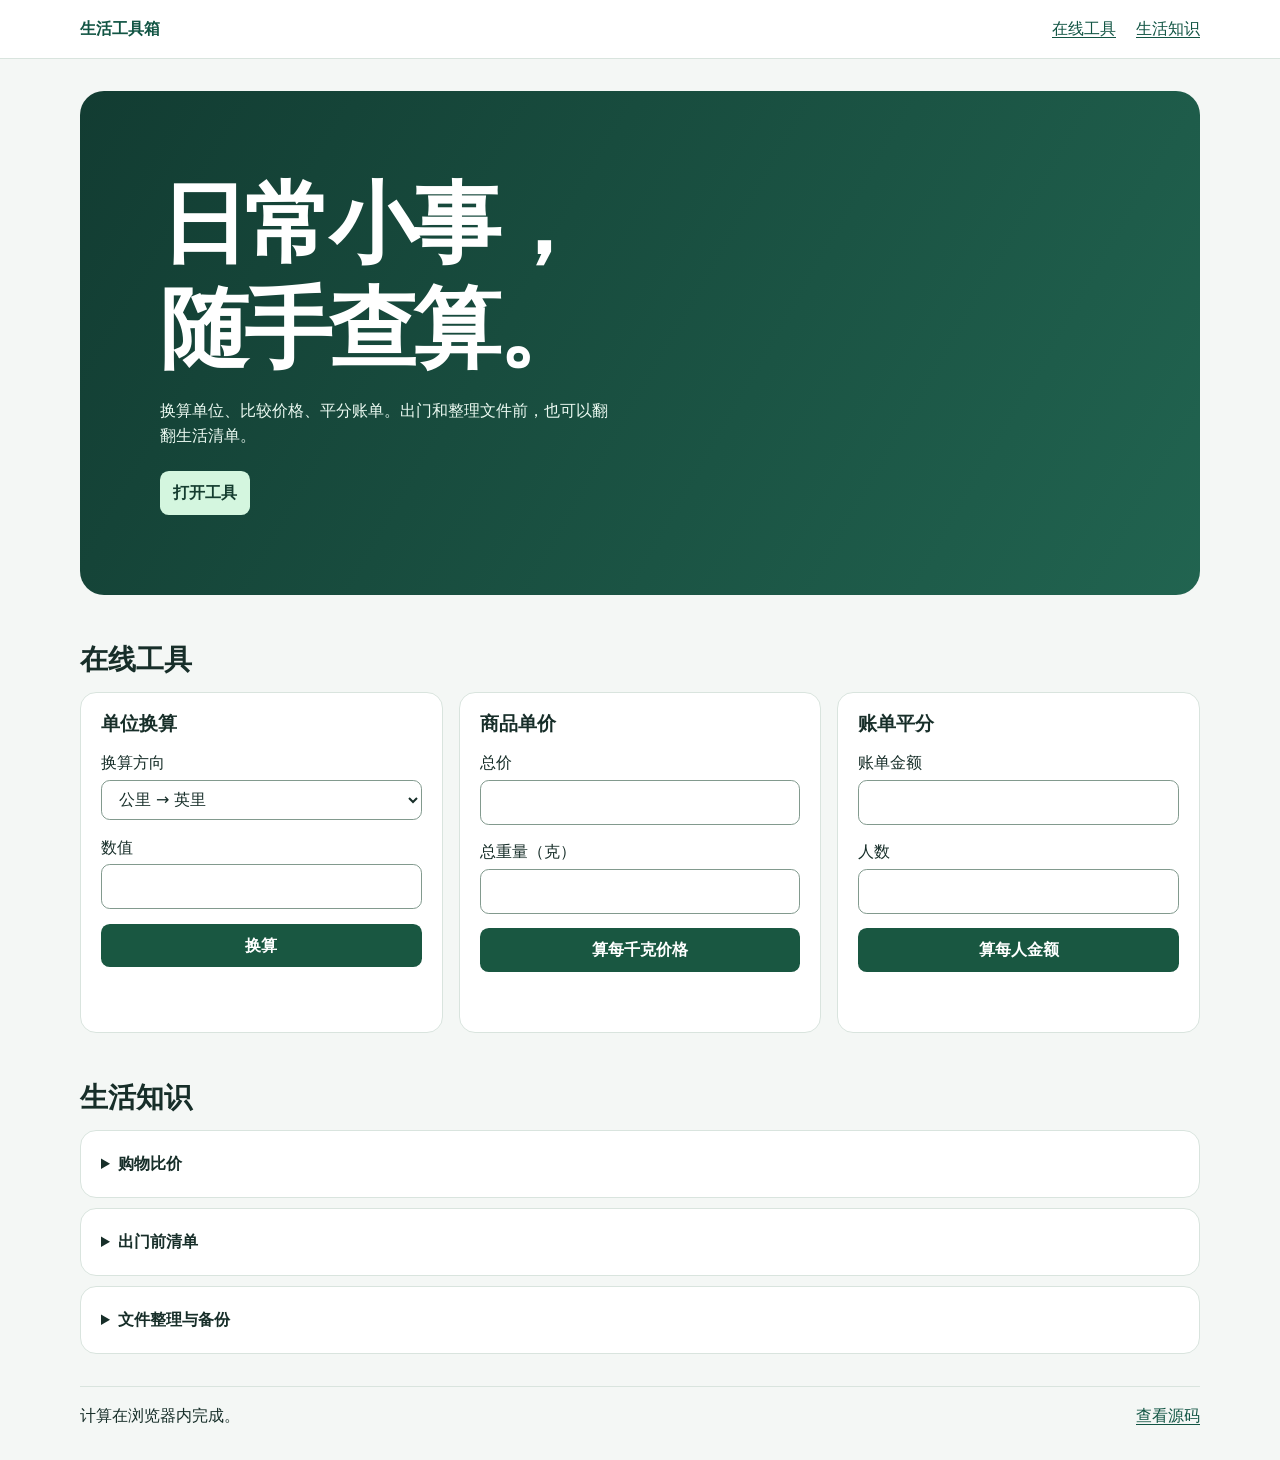
==== site/index.html @ efb8235c "Create everyday toolkit and Pages deployment" ====
<!doctype html>
<html lang="zh-CN">
<head>
  <meta charset="utf-8">
  <meta name="viewport" content="width=device-width, initial-scale=1">
  <meta name="description" content="生活常用知识、清单和在线计算工具">
  <title>生活工具箱</title>
  <link rel="stylesheet" href="./style.css">
  <script src="./tools.js" defer></script>
</head>
<body>
  <header>
    <div class="wrap bar">
      <a class="brand" href="./">生活工具箱</a>
      <nav aria-label="站内导航"><a href="#tools">在线工具</a><a href="#guides">生活知识</a></nav>
    </div>
  </header>
  <main class="wrap">
    <section class="hero" aria-labelledby="title">
      <h1 id="title">日常小事，<br>随手查算。</h1>
      <p>换算单位、比较价格、平分账单。出门和整理文件前，也可以翻翻生活清单。</p>
      <a class="button" href="#tools">打开工具</a>
    </section>
    <section id="tools" aria-labelledby="tools-title">
      <h2 id="tools-title">在线工具</h2>
      <div class="grid">
        <form class="card" id="convert">
          <h3>单位换算</h3>
          <label>换算方向<select name="unit">
            <option value="km-mi">公里 → 英里</option>
            <option value="mi-km">英里 → 公里</option>
            <option value="kg-lb">千克 → 磅</option>
            <option value="lb-kg">磅 → 千克</option>
            <option value="c-f">摄氏度 → 华氏度</option>
            <option value="f-c">华氏度 → 摄氏度</option>
          </select></label>
          <label>数值<input name="amount" type="number" step="any" required></label>
          <button>换算</button>
          <output aria-live="polite"></output>
        </form>
        <form class="card" id="price">
          <h3>商品单价</h3>
          <label>总价<input name="amount" type="number" step="0.01" min="0" required></label>
          <label>总重量（克）<input name="grams" type="number" step="any" min="0" required></label>
          <button>算每千克价格</button>
          <output aria-live="polite"></output>
        </form>
        <form class="card" id="split">
          <h3>账单平分</h3>
          <label>账单金额<input name="amount" type="number" step="0.01" min="0" max="999999999" required></label>
          <label>人数<input name="people" type="number" min="1" step="1" max="999999" required></label>
          <button>算每人金额</button>
          <output aria-live="polite"></output>
        </form>
      </div>
    </section>
    <section id="guides" aria-labelledby="guides-title">
      <h2 id="guides-title">生活知识</h2>
      <details><summary>购物比价</summary><ul>
        <li>先统一比较单位。不同规格的同类商品可以按每千克或每升的价格比较。</li>
        <li>计算实际到手价时，把优惠、运费和必须购买的数量算进去。</li>
        <li>按实际用量选规格。大包装用不完时，单价低也可能多花钱。</li>
      </ul></details>
      <details><summary>出门前清单</summary><ul>
        <li>核对证件、钥匙、手机、支付方式和充电器。</li>
        <li>提前保存车次、地址和预约信息，方便离线查看。</li>
        <li>关好门窗，检查水龙头和灶具。长时间离家时，提前安排宠物和植物的照看。</li>
      </ul></details>
      <details><summary>文件整理与备份</summary><ul>
        <li>给重要文件加上日期和简短名称，例如「2026-11-23_租房合同.pdf」。</li>
        <li>保留原件与独立备份，定期试着从备份恢复一份文件。</li>
        <li>分享前核对接收人、链接权限和文件中包含的私人信息。</li>
      </ul></details>
    </section>
  </main>
  <footer class="wrap"><p>计算在浏览器内完成。</p><a href="https://github.com/ChengRui24/everyday-toolkit">查看源码</a></footer>
</body>
</html>
---- site/style.css ----
:root {
  color-scheme: light;
  font-family: system-ui, "PingFang SC", "Microsoft YaHei", sans-serif;
  color: #172e29;
  background: #f4f7f5;
  line-height: 1.6;
}
* { box-sizing: border-box; }
body { margin: 0; }
.wrap { width: min(70rem, 100% - 2.5rem); margin-inline: auto; }
header { background: white; border-bottom: 1px solid #d9e4de; }
.bar, footer { display: flex; justify-content: space-between; align-items: center; flex-wrap: wrap; gap: .75rem; }
.bar { padding-block: 1rem; }
nav { display: flex; gap: 1.25rem; }
a { color: #125544; text-underline-offset: .2em; }
.brand { font-weight: 800; text-decoration: none; }
.hero {
  margin-top: 2rem;
  padding: clamp(2rem, 7vw, 5rem);
  color: #fff;
  background: linear-gradient(120deg, #123c32, #216450);
  border-radius: 1.5rem;
}
.hero p { max-width: 28rem; margin: 1rem 0 1.4rem; color: #ecfaf2; }
h1, h2, h3 { line-height: 1.2; margin: 0; }
h1 { font-size: clamp(2.5rem, 8vw, 5.5rem); letter-spacing: -.04em; }
h2 { margin-bottom: 1rem; font-size: 1.75rem; }
section + section { margin-top: 3rem; }
.grid { display: grid; grid-template-columns: repeat(auto-fit, minmax(min(100%, 17rem), 1fr)); gap: 1rem; }
.card, details { background: #fff; border: 1px solid #d9e4de; border-radius: 1rem; padding: 1.25rem; }
.card { display: flex; flex-direction: column; align-items: stretch; gap: .9rem; }
label { display: grid; gap: .25rem; }
input, select, button, .button { border-radius: .55rem; padding: .55rem .8rem; font: inherit; }
input, select { width: 100%; border: 1px solid #829a8e; background: white; color: inherit; }
button, .button { border: 0; background: #195741; color: #fff; cursor: pointer; font-weight: 650; }
.button { display: inline-block; background: #d4f6df; color: #153d30; text-decoration: none; }
:focus-visible { outline: 3px solid #97601d; outline-offset: 3px; }
output { min-height: 1.6em; overflow-wrap: anywhere; font-weight: 700; }
details + details { margin-top: .65rem; }
summary { cursor: pointer; font-weight: 700; }
details ul { padding-inline-start: 1.5rem; margin-bottom: 0; }
footer { margin-block: 2rem 1rem; border-top: 1px solid #d9e4de; }
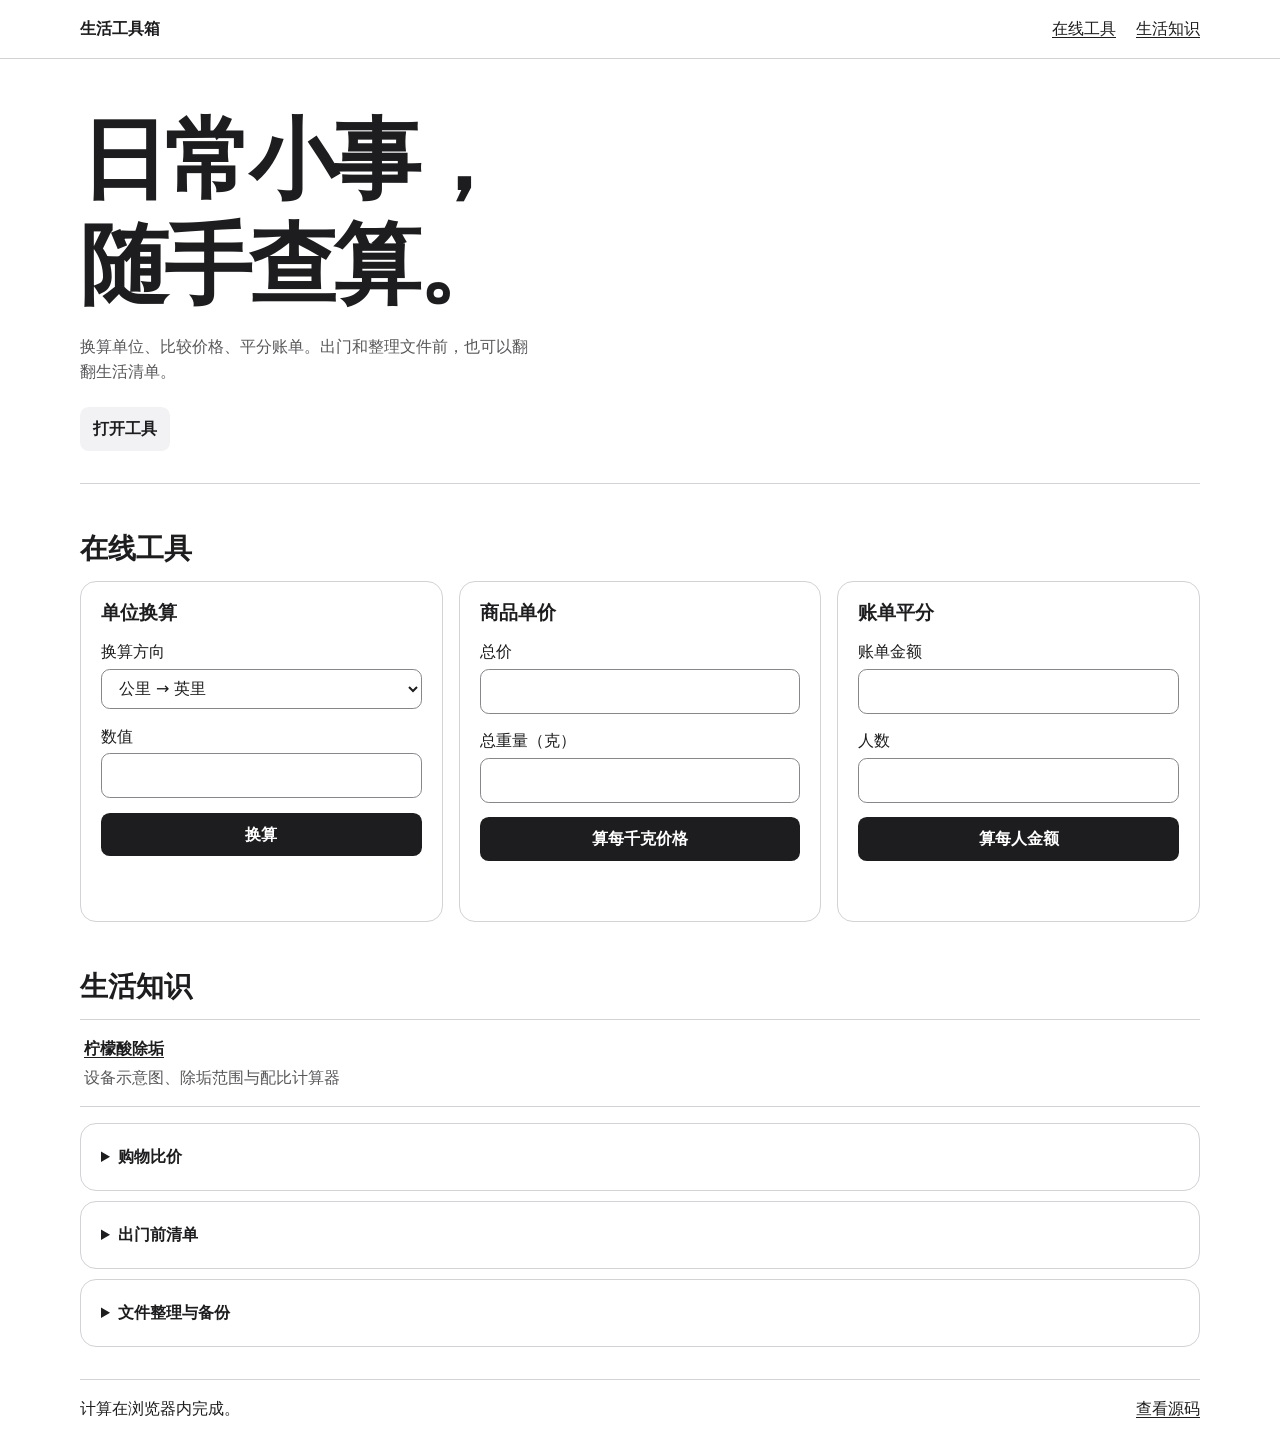
==== commit 8b09b9f3: "Publish citric acid descaling guide and dilution calculator" ====
--- a/site/index.html
+++ b/site/index.html
@@ -5,13 +5,14 @@
   <meta name="viewport" content="width=device-width, initial-scale=1">
   <meta name="description" content="生活常用知识、清单和在线计算工具">
   <title>生活工具箱</title>
-  <link rel="stylesheet" href="./style.css">
+  <link rel="stylesheet" href="./theme.css">
+<link rel="stylesheet" href="./style.css">
   <script src="./tools.js" defer></script>
 </head>
 <body>
   <header>
     <div class="wrap bar">
-      <a class="brand" href="./">生活工具箱</a>
+      <a class="brand" href="./index.html">生活工具箱</a>
       <nav aria-label="站内导航"><a href="#tools">在线工具</a><a href="#guides">生活知识</a></nav>
     </div>
   </header>
@@ -56,6 +57,7 @@
     </section>
     <section id="guides" aria-labelledby="guides-title">
       <h2 id="guides-title">生活知识</h2>
+      <a class="guide-entry" href="./guides/citric-acid/index.html"><strong>柠檬酸除垢</strong><span>设备示意图、除垢范围与配比计算器</span></a>
       <details><summary>购物比价</summary><ul>
         <li>先统一比较单位。不同规格的同类商品可以按每千克或每升的价格比较。</li>
         <li>计算实际到手价时，把优惠、运费和必须购买的数量算进去。</li>
--- a/site/theme.css
+++ b/site/theme.css
@@ -0,0 +1,20 @@
+/* Shared macOS-style neutrals. The operating system selects the appearance. */
+:root {
+  color-scheme: light dark;
+  --paper: #ffffff;
+  --ink: #1d1d1f;
+  --secondary: #58585b;
+  --line: #d2d2d7;
+  --control-line: #86868b;
+  --soft: #f2f2f4;
+}
+@media (prefers-color-scheme: dark) {
+  :root {
+    --paper: #1c1c1e;
+    --ink: #f5f5f7;
+    --secondary: #c2c2c7;
+    --line: #48484a;
+    --control-line: #8e8e93;
+    --soft: #323234;
+  }
+}
--- a/site/style.css
+++ b/site/style.css
@@ -1,42 +1,45 @@
 :root {
-  color-scheme: light;
   font-family: system-ui, "PingFang SC", "Microsoft YaHei", sans-serif;
-  color: #172e29;
-  background: #f4f7f5;
+  color: var(--ink);
+  background: var(--paper);
   line-height: 1.6;
 }
 * { box-sizing: border-box; }
 body { margin: 0; }
 .wrap { width: min(70rem, 100% - 2.5rem); margin-inline: auto; }
-header { background: white; border-bottom: 1px solid #d9e4de; }
+header { background: var(--paper); border-bottom: 1px solid var(--line); }
 .bar, footer { display: flex; justify-content: space-between; align-items: center; flex-wrap: wrap; gap: .75rem; }
 .bar { padding-block: 1rem; }
 nav { display: flex; gap: 1.25rem; }
-a { color: #125544; text-underline-offset: .2em; }
+a { color: var(--ink); text-underline-offset: .2em; }
 .brand { font-weight: 800; text-decoration: none; }
 .hero {
   margin-top: 2rem;
-  padding: clamp(2rem, 7vw, 5rem);
-  color: #fff;
-  background: linear-gradient(120deg, #123c32, #216450);
-  border-radius: 1.5rem;
+  padding: 1rem 0 2rem;
+  color: var(--ink);
+  background: var(--paper); border-bottom: 1px solid var(--line);
+  border-radius: 0;
 }
-.hero p { max-width: 28rem; margin: 1rem 0 1.4rem; color: #ecfaf2; }
+.hero p { max-width: 28rem; margin: 1rem 0 1.4rem; color: var(--secondary); }
 h1, h2, h3 { line-height: 1.2; margin: 0; }
 h1 { font-size: clamp(2.5rem, 8vw, 5.5rem); letter-spacing: -.04em; }
 h2 { margin-bottom: 1rem; font-size: 1.75rem; }
 section + section { margin-top: 3rem; }
 .grid { display: grid; grid-template-columns: repeat(auto-fit, minmax(min(100%, 17rem), 1fr)); gap: 1rem; }
-.card, details { background: #fff; border: 1px solid #d9e4de; border-radius: 1rem; padding: 1.25rem; }
+.card, details { background: var(--paper); border: 1px solid var(--line); border-radius: 1rem; padding: 1.25rem; }
 .card { display: flex; flex-direction: column; align-items: stretch; gap: .9rem; }
 label { display: grid; gap: .25rem; }
 input, select, button, .button { border-radius: .55rem; padding: .55rem .8rem; font: inherit; }
-input, select { width: 100%; border: 1px solid #829a8e; background: white; color: inherit; }
-button, .button { border: 0; background: #195741; color: #fff; cursor: pointer; font-weight: 650; }
-.button { display: inline-block; background: #d4f6df; color: #153d30; text-decoration: none; }
-:focus-visible { outline: 3px solid #97601d; outline-offset: 3px; }
+input, select { width: 100%; border: 1px solid var(--control-line); background: var(--paper); color: inherit; }
+button, .button { border: 0; background: var(--ink); color: var(--paper); cursor: pointer; font-weight: 650; }
+.button { display: inline-block; background: var(--soft); color: var(--ink); text-decoration: none; }
+:focus-visible { outline: 3px solid var(--ink); outline-offset: 3px; }
 output { min-height: 1.6em; overflow-wrap: anywhere; font-weight: 700; }
 details + details { margin-top: .65rem; }
 summary { cursor: pointer; font-weight: 700; }
 details ul { padding-inline-start: 1.5rem; margin-bottom: 0; }
-footer { margin-block: 2rem 1rem; border-top: 1px solid #d9e4de; }
+footer { margin-block: 2rem 1rem; border-top: 1px solid var(--line); }
+
+.guide-entry { display: grid; gap: .2rem; border-block: 1px solid var(--line); padding: 1rem .25rem; margin-bottom: 1rem; text-decoration: none; }
+.guide-entry strong { text-decoration: underline; }
+.guide-entry span { color: var(--secondary); }
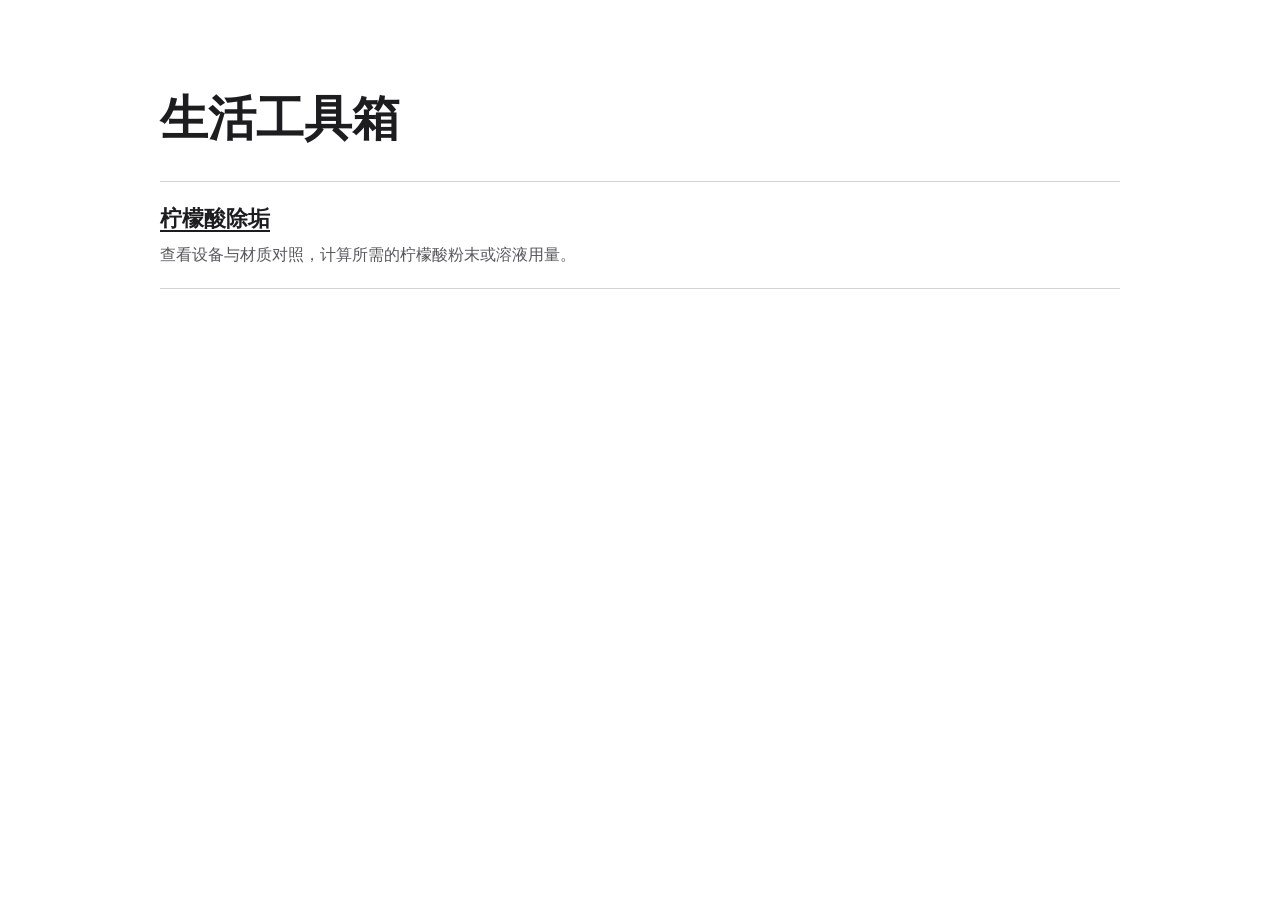
==== commit bd0e157a: "Keep only the citric acid descaling guide in the toolkit" ====
--- a/site/index.html
+++ b/site/index.html
@@ -3,78 +3,18 @@
 <head>
   <meta charset="utf-8">
   <meta name="viewport" content="width=device-width, initial-scale=1">
-  <meta name="description" content="生活常用知识、清单和在线计算工具">
+  <meta name="description" content="柠檬酸除垢指南与配比计算器">
   <title>生活工具箱</title>
   <link rel="stylesheet" href="./theme.css">
-<link rel="stylesheet" href="./style.css">
-  <script src="./tools.js" defer></script>
+  <link rel="stylesheet" href="./style.css">
 </head>
 <body>
-  <header>
-    <div class="wrap bar">
-      <a class="brand" href="./index.html">生活工具箱</a>
-      <nav aria-label="站内导航"><a href="#tools">在线工具</a><a href="#guides">生活知识</a></nav>
-    </div>
-  </header>
-  <main class="wrap">
-    <section class="hero" aria-labelledby="title">
-      <h1 id="title">日常小事，<br>随手查算。</h1>
-      <p>换算单位、比较价格、平分账单。出门和整理文件前，也可以翻翻生活清单。</p>
-      <a class="button" href="#tools">打开工具</a>
-    </section>
-    <section id="tools" aria-labelledby="tools-title">
-      <h2 id="tools-title">在线工具</h2>
-      <div class="grid">
-        <form class="card" id="convert">
-          <h3>单位换算</h3>
-          <label>换算方向<select name="unit">
-            <option value="km-mi">公里 → 英里</option>
-            <option value="mi-km">英里 → 公里</option>
-            <option value="kg-lb">千克 → 磅</option>
-            <option value="lb-kg">磅 → 千克</option>
-            <option value="c-f">摄氏度 → 华氏度</option>
-            <option value="f-c">华氏度 → 摄氏度</option>
-          </select></label>
-          <label>数值<input name="amount" type="number" step="any" required></label>
-          <button>换算</button>
-          <output aria-live="polite"></output>
-        </form>
-        <form class="card" id="price">
-          <h3>商品单价</h3>
-          <label>总价<input name="amount" type="number" step="0.01" min="0" required></label>
-          <label>总重量（克）<input name="grams" type="number" step="any" min="0" required></label>
-          <button>算每千克价格</button>
-          <output aria-live="polite"></output>
-        </form>
-        <form class="card" id="split">
-          <h3>账单平分</h3>
-          <label>账单金额<input name="amount" type="number" step="0.01" min="0" max="999999999" required></label>
-          <label>人数<input name="people" type="number" min="1" step="1" max="999999" required></label>
-          <button>算每人金额</button>
-          <output aria-live="polite"></output>
-        </form>
-      </div>
-    </section>
-    <section id="guides" aria-labelledby="guides-title">
-      <h2 id="guides-title">生活知识</h2>
-      <a class="guide-entry" href="./guides/citric-acid/index.html"><strong>柠檬酸除垢</strong><span>设备示意图、除垢范围与配比计算器</span></a>
-      <details><summary>购物比价</summary><ul>
-        <li>先统一比较单位。不同规格的同类商品可以按每千克或每升的价格比较。</li>
-        <li>计算实际到手价时，把优惠、运费和必须购买的数量算进去。</li>
-        <li>按实际用量选规格。大包装用不完时，单价低也可能多花钱。</li>
-      </ul></details>
-      <details><summary>出门前清单</summary><ul>
-        <li>核对证件、钥匙、手机、支付方式和充电器。</li>
-        <li>提前保存车次、地址和预约信息，方便离线查看。</li>
-        <li>关好门窗，检查水龙头和灶具。长时间离家时，提前安排宠物和植物的照看。</li>
-      </ul></details>
-      <details><summary>文件整理与备份</summary><ul>
-        <li>给重要文件加上日期和简短名称，例如「2026-11-23_租房合同.pdf」。</li>
-        <li>保留原件与独立备份，定期试着从备份恢复一份文件。</li>
-        <li>分享前核对接收人、链接权限和文件中包含的私人信息。</li>
-      </ul></details>
-    </section>
+  <main>
+    <h1>生活工具箱</h1>
+    <a class="guide-entry" href="./guides/citric-acid/index.html">
+      <strong>柠檬酸除垢</strong>
+      <span>查看设备与材质对照，计算所需的柠檬酸粉末或溶液用量。</span>
+    </a>
   </main>
-  <footer class="wrap"><p>计算在浏览器内完成。</p><a href="https://github.com/ChengRui24/everyday-toolkit">查看源码</a></footer>
 </body>
 </html>
--- a/site/style.css
+++ b/site/style.css
@@ -1,45 +1,20 @@
 :root {
-  font-family: system-ui, "PingFang SC", "Microsoft YaHei", sans-serif;
+  font-family: system-ui, "PingFang SC", sans-serif;
   color: var(--ink);
   background: var(--paper);
   line-height: 1.6;
 }
-* { box-sizing: border-box; }
 body { margin: 0; }
-.wrap { width: min(70rem, 100% - 2.5rem); margin-inline: auto; }
-header { background: var(--paper); border-bottom: 1px solid var(--line); }
-.bar, footer { display: flex; justify-content: space-between; align-items: center; flex-wrap: wrap; gap: .75rem; }
-.bar { padding-block: 1rem; }
-nav { display: flex; gap: 1.25rem; }
-a { color: var(--ink); text-underline-offset: .2em; }
-.brand { font-weight: 800; text-decoration: none; }
-.hero {
-  margin-top: 2rem;
-  padding: 1rem 0 2rem;
-  color: var(--ink);
-  background: var(--paper); border-bottom: 1px solid var(--line);
-  border-radius: 0;
+main { width: min(60rem, 100% - 2.5rem); margin: clamp(2rem, 7vw, 5rem) auto; }
+h1 { margin: 0 0 1.5rem; font-size: clamp(2rem, 5vw, 3rem); }
+.guide-entry {
+  display: grid;
+  gap: .35rem;
+  padding: 1.25rem 0;
+  border-block: 1px solid var(--line);
+  color: inherit;
+  text-decoration: none;
 }
-.hero p { max-width: 28rem; margin: 1rem 0 1.4rem; color: var(--secondary); }
-h1, h2, h3 { line-height: 1.2; margin: 0; }
-h1 { font-size: clamp(2.5rem, 8vw, 5.5rem); letter-spacing: -.04em; }
-h2 { margin-bottom: 1rem; font-size: 1.75rem; }
-section + section { margin-top: 3rem; }
-.grid { display: grid; grid-template-columns: repeat(auto-fit, minmax(min(100%, 17rem), 1fr)); gap: 1rem; }
-.card, details { background: var(--paper); border: 1px solid var(--line); border-radius: 1rem; padding: 1.25rem; }
-.card { display: flex; flex-direction: column; align-items: stretch; gap: .9rem; }
-label { display: grid; gap: .25rem; }
-input, select, button, .button { border-radius: .55rem; padding: .55rem .8rem; font: inherit; }
-input, select { width: 100%; border: 1px solid var(--control-line); background: var(--paper); color: inherit; }
-button, .button { border: 0; background: var(--ink); color: var(--paper); cursor: pointer; font-weight: 650; }
-.button { display: inline-block; background: var(--soft); color: var(--ink); text-decoration: none; }
-:focus-visible { outline: 3px solid var(--ink); outline-offset: 3px; }
-output { min-height: 1.6em; overflow-wrap: anywhere; font-weight: 700; }
-details + details { margin-top: .65rem; }
-summary { cursor: pointer; font-weight: 700; }
-details ul { padding-inline-start: 1.5rem; margin-bottom: 0; }
-footer { margin-block: 2rem 1rem; border-top: 1px solid var(--line); }
-
-.guide-entry { display: grid; gap: .2rem; border-block: 1px solid var(--line); padding: 1rem .25rem; margin-bottom: 1rem; text-decoration: none; }
-.guide-entry strong { text-decoration: underline; }
+.guide-entry strong { font-size: 1.35rem; text-decoration: underline; text-underline-offset: .2em; }
 .guide-entry span { color: var(--secondary); }
+.guide-entry:focus-visible { outline: 2px solid var(--ink); outline-offset: 4px; }
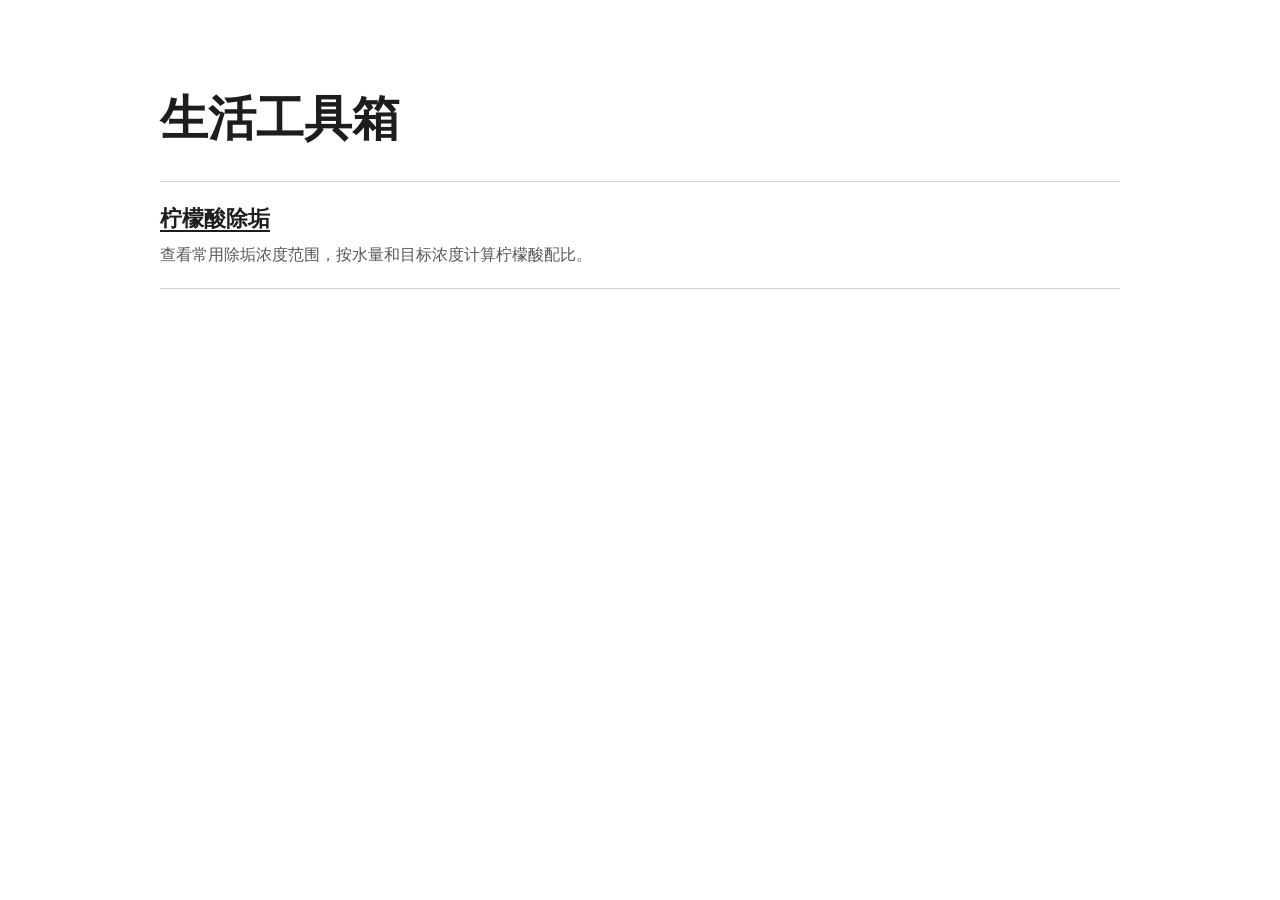
==== commit d49fc788: "Emphasize descaling concentrations and mixing ratios" ====
--- a/site/index.html
+++ b/site/index.html
@@ -3,7 +3,7 @@
 <head>
   <meta charset="utf-8">
   <meta name="viewport" content="width=device-width, initial-scale=1">
-  <meta name="description" content="柠檬酸除垢指南与配比计算器">
+  <meta name="description" content="柠檬酸除垢浓度范围与配比计算">
   <title>生活工具箱</title>
   <link rel="stylesheet" href="./theme.css">
   <link rel="stylesheet" href="./style.css">
@@ -13,7 +13,7 @@
     <h1>生活工具箱</h1>
     <a class="guide-entry" href="./guides/citric-acid/index.html">
       <strong>柠檬酸除垢</strong>
-      <span>查看设备与材质对照，计算所需的柠檬酸粉末或溶液用量。</span>
+      <span>查看常用除垢浓度范围，按水量和目标浓度计算柠檬酸配比。</span>
     </a>
   </main>
 </body>
